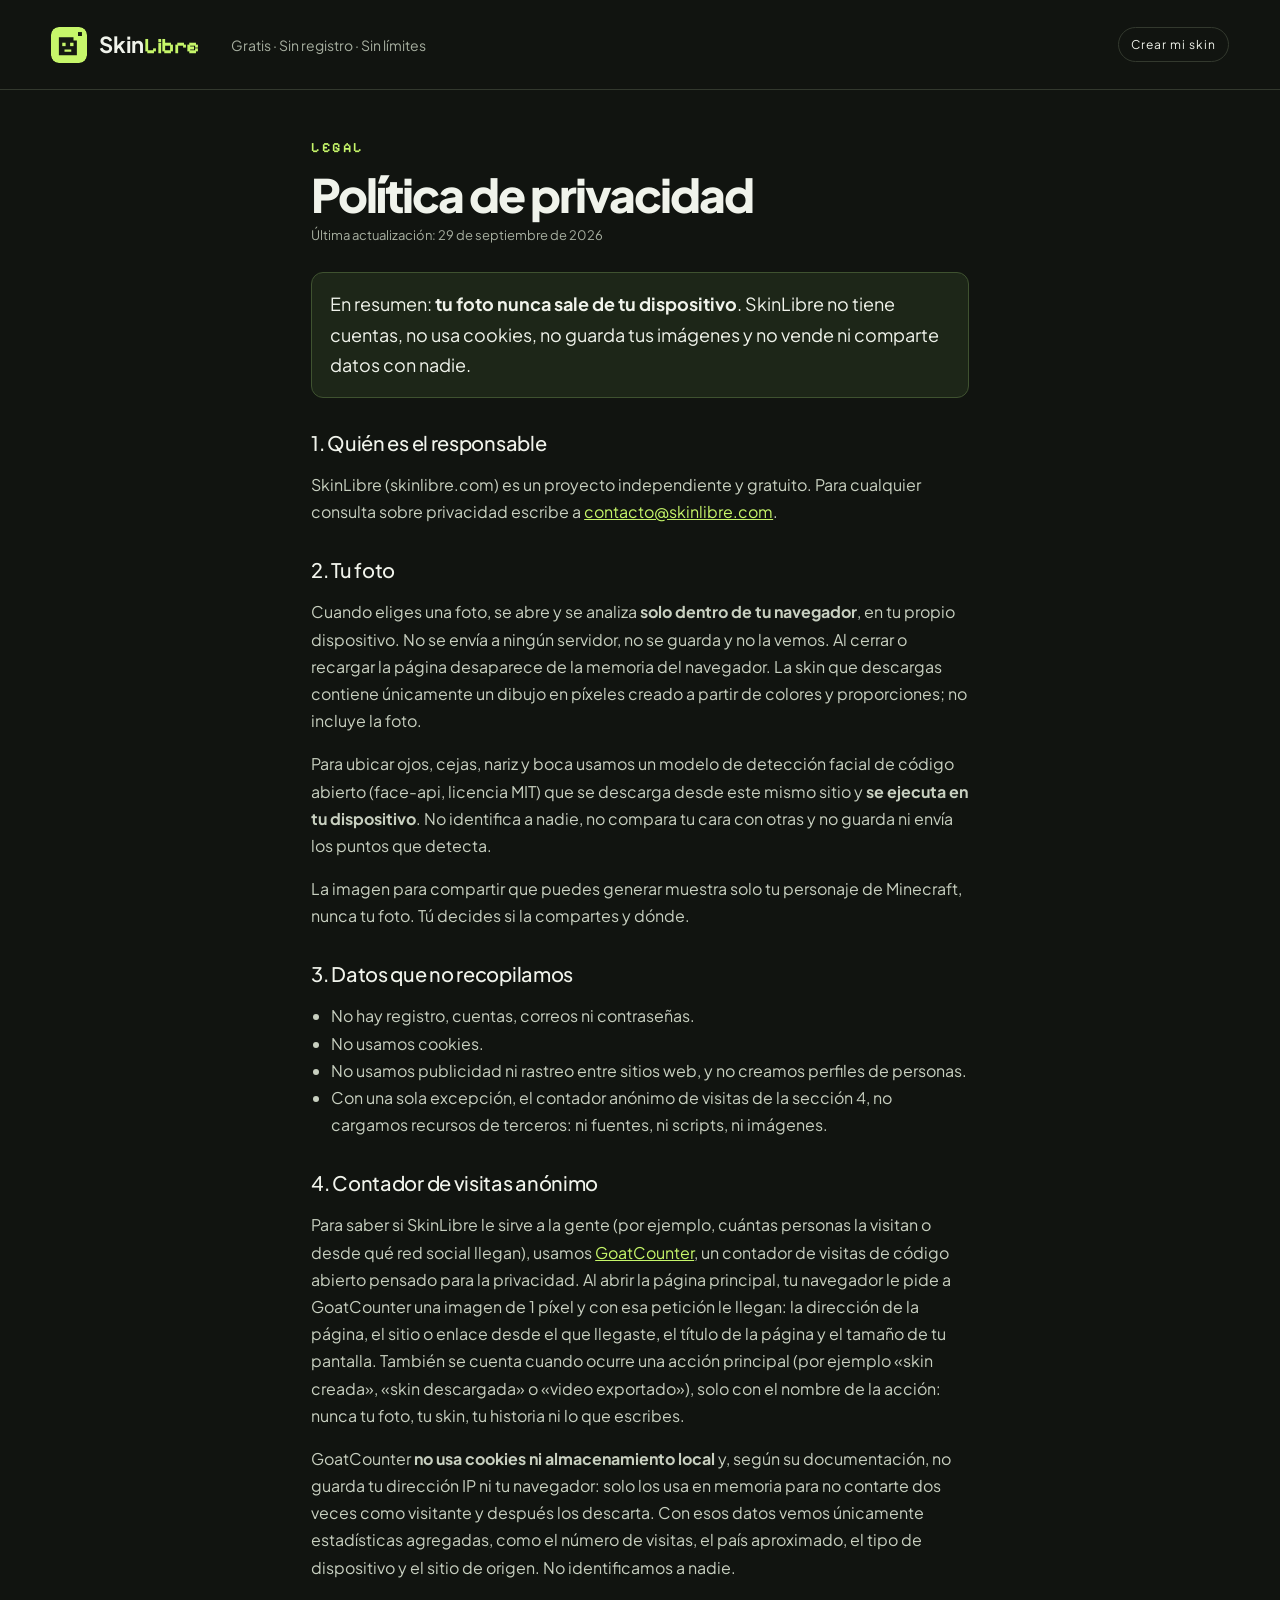
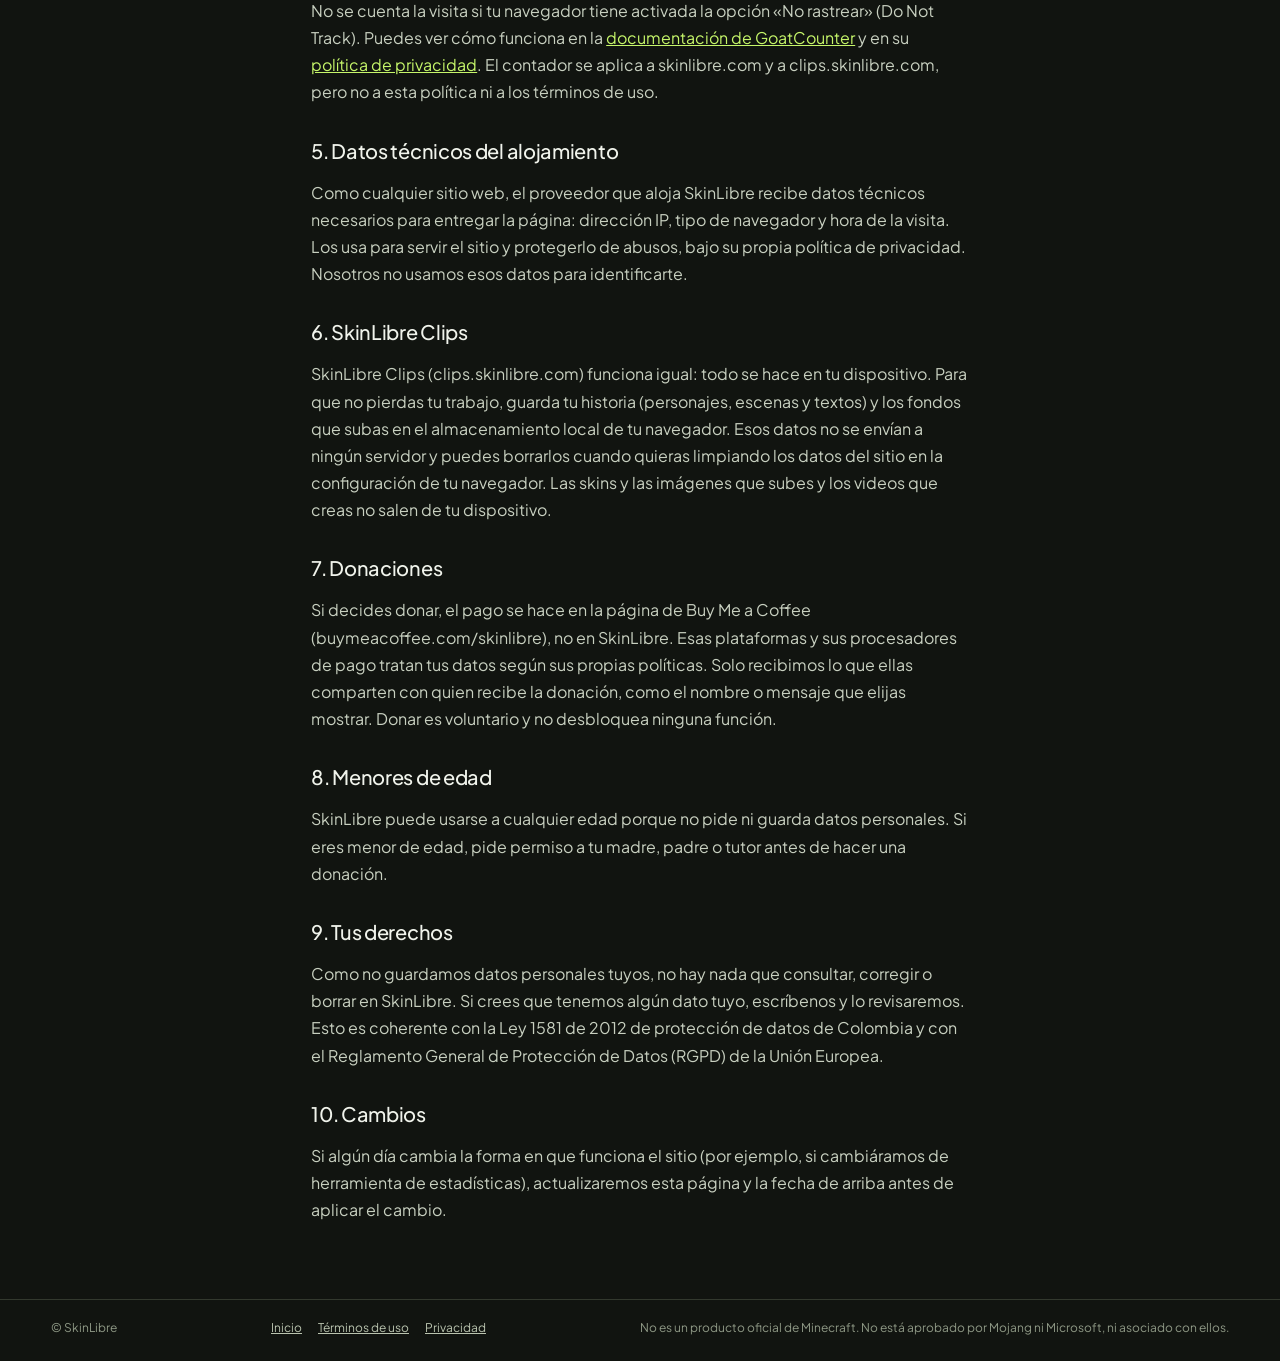
==== privacidad.html @ 4c324673 "Publicación" ====
<!doctype html>
<html lang="es"><head><meta charset="utf-8"><meta http-equiv="Content-Security-Policy" content="default-src 'self'; script-src 'self'; style-src 'self'; img-src 'self' data: blob:; connect-src 'self'; font-src 'self'; object-src 'none'; base-uri 'self'; form-action 'none'"><meta name="referrer" content="strict-origin-when-cross-origin"><meta name="viewport" content="width=device-width,initial-scale=1">
<title>Política de privacidad · SkinLibre</title><meta name="description" content="Cómo trata SkinLibre tus datos: tu foto nunca sale de tu dispositivo, no hay cuentas ni cookies.">
<link rel="canonical" href="https://skinlibre.com/privacidad.html"><meta name="theme-color" content="#111410">

<link rel="stylesheet" href="style.css"><link rel="icon" href="/favicon.svg" type="image/svg+xml"><link rel="apple-touch-icon" href="/apple-touch-icon.png"></head>
<body><header><a class="brand" href="./"><img src="/logo.svg" width="36" height="36" alt=""><span class="wordmark">Skin<b>Libre</b></span></a><span class="header-note">Gratis · Sin registro · Sin límites</span><a class="edition-badge" href="./">Crear mi skin</a></header>
<main class="legal"><span class="eyebrow">LEGAL</span><h1>Política de privacidad</h1><p class="updated">Última actualización: 29 de septiembre de 2026</p>

<p class="lead">En resumen: <strong>tu foto nunca sale de tu dispositivo</strong>. SkinLibre no tiene cuentas, no usa cookies, no guarda tus imágenes y no vende ni comparte datos con nadie.</p>

<h2>1. Quién es el responsable</h2>
<p>SkinLibre (skinlibre.com) es un proyecto independiente y gratuito. Para cualquier consulta sobre privacidad escribe a <a href="mailto:contacto@skinlibre.com">contacto@skinlibre.com</a>.</p>

<h2>2. Tu foto</h2>
<p>Cuando eliges una foto, se abre y se analiza <strong>solo dentro de tu navegador</strong>, en tu propio dispositivo. No se envía a ningún servidor, no se guarda y no la vemos. Al cerrar o recargar la página desaparece de la memoria del navegador. La skin que descargas contiene únicamente un dibujo en píxeles creado a partir de colores y proporciones; no incluye la foto.</p>
<p>Para ubicar ojos, cejas, nariz y boca usamos un modelo de detección facial de código abierto (face-api, licencia MIT) que se descarga desde este mismo sitio y <strong>se ejecuta en tu dispositivo</strong>. No identifica a nadie, no compara tu cara con otras y no guarda ni envía los puntos que detecta.</p>
<p>La imagen para compartir que puedes generar muestra solo tu personaje de Minecraft, nunca tu foto. Tú decides si la compartes y dónde.</p>

<h2>3. Datos que no recopilamos</h2>
<ul><li>No hay registro, cuentas, correos ni contraseñas.</li><li>No usamos cookies.</li><li>No usamos publicidad ni rastreo entre sitios web, y no creamos perfiles de personas.</li><li>Con una sola excepción, el contador anónimo de visitas de la sección 4, no cargamos recursos de terceros: ni fuentes, ni scripts, ni imágenes.</li></ul>

<h2>4. Contador de visitas anónimo</h2>
<p>Para saber si SkinLibre le sirve a la gente (por ejemplo, cuántas personas la visitan o desde qué red social llegan), usamos <a href="https://www.goatcounter.com" rel="noopener">GoatCounter</a>, un contador de visitas de código abierto pensado para la privacidad. Al abrir la página principal, tu navegador le pide a GoatCounter una imagen de 1 píxel y con esa petición le llegan: la dirección de la página, el sitio o enlace desde el que llegaste, el título de la página y el tamaño de tu pantalla. También se cuenta cuando ocurre una acción principal (por ejemplo «skin creada», «skin descargada» o «video exportado»), solo con el nombre de la acción: nunca tu foto, tu skin, tu historia ni lo que escribes.</p>
<p>GoatCounter <strong>no usa cookies ni almacenamiento local</strong> y, según su documentación, no guarda tu dirección IP ni tu navegador: solo los usa en memoria para no contarte dos veces como visitante y después los descarta. Con esos datos vemos únicamente estadísticas agregadas, como el número de visitas, el país aproximado, el tipo de dispositivo y el sitio de origen. No identificamos a nadie.</p>
<p>No se cuenta la visita si tu navegador tiene activada la opción «No rastrear» (Do Not Track). Puedes ver cómo funciona en la <a href="https://www.goatcounter.com/help/sessions" rel="noopener">documentación de GoatCounter</a> y en su <a href="https://www.goatcounter.com/privacy" rel="noopener">política de privacidad</a>. El contador se aplica a skinlibre.com y a clips.skinlibre.com, pero no a esta política ni a los términos de uso.</p>

<h2>5. Datos técnicos del alojamiento</h2>
<p>Como cualquier sitio web, el proveedor que aloja SkinLibre recibe datos técnicos necesarios para entregar la página: dirección IP, tipo de navegador y hora de la visita. Los usa para servir el sitio y protegerlo de abusos, bajo su propia política de privacidad. Nosotros no usamos esos datos para identificarte.</p>

<h2>6. SkinLibre Clips</h2>
<p>SkinLibre Clips (clips.skinlibre.com) funciona igual: todo se hace en tu dispositivo. Para que no pierdas tu trabajo, guarda tu historia (personajes, escenas y textos) y los fondos que subas en el almacenamiento local de tu navegador. Esos datos no se envían a ningún servidor y puedes borrarlos cuando quieras limpiando los datos del sitio en la configuración de tu navegador. Las skins y las imágenes que subes y los videos que creas no salen de tu dispositivo.</p>

<h2>7. Donaciones</h2>
<p>Si decides donar, el pago se hace en la página de Buy Me a Coffee (buymeacoffee.com/skinlibre), no en SkinLibre. Esas plataformas y sus procesadores de pago tratan tus datos según sus propias políticas. Solo recibimos lo que ellas comparten con quien recibe la donación, como el nombre o mensaje que elijas mostrar. Donar es voluntario y no desbloquea ninguna función.</p>

<h2>8. Menores de edad</h2>
<p>SkinLibre puede usarse a cualquier edad porque no pide ni guarda datos personales. Si eres menor de edad, pide permiso a tu madre, padre o tutor antes de hacer una donación.</p>

<h2>9. Tus derechos</h2>
<p>Como no guardamos datos personales tuyos, no hay nada que consultar, corregir o borrar en SkinLibre. Si crees que tenemos algún dato tuyo, escríbenos y lo revisaremos. Esto es coherente con la Ley 1581 de 2012 de protección de datos de Colombia y con el Reglamento General de Protección de Datos (RGPD) de la Unión Europea.</p>

<h2>10. Cambios</h2>
<p>Si algún día cambia la forma en que funciona el sitio (por ejemplo, si cambiáramos de herramienta de estadísticas), actualizaremos esta página y la fecha de arriba antes de aplicar el cambio.</p>
</main>
<footer class="site-footer"><span>© SkinLibre</span><nav><a href="./">Inicio</a><a href="terminos.html">Términos de uso</a><a href="privacidad.html">Privacidad</a></nav><span>No es un producto oficial de Minecraft. No está aprobado por Mojang ni Microsoft, ni asociado con ellos.</span></footer>
</body></html>
---- style.css ----
:root{color-scheme:dark;--display:"Segoe UI Variable Display","Segoe UI",system-ui,-apple-system,Roboto,sans-serif;--text:system-ui,-apple-system,"Segoe UI",Roboto,sans-serif;--bg:#111410;--panel:#1b1f19;--line:#33392e;--muted:#a7afa0;--ink:#f0f3eb;--lime:#c6f66a}*{box-sizing:border-box}body{margin:0;background:var(--bg);color:var(--ink);font:16px var(--text)}button,input,select{font:inherit}button,a,input,select{touch-action:manipulation}button{cursor:pointer}button:focus-visible,a:focus-visible,input:focus-visible,select:focus-visible{outline:2px solid var(--lime);outline-offset:4px}header{height:90px;padding:0 4%;display:flex;align-items:center;gap:32px;border-bottom:1px solid var(--line)}.brand{color:var(--ink);text-decoration:none;display:flex;align-items:center;gap:12px;font:600 19px var(--display);letter-spacing:1px}.brand-icon{color:var(--bg);background:var(--lime);font-size:30px;line-height:36px;width:38px;text-align:center;border-radius:8px}.header-note{color:var(--muted);font-size:14px}.edition-badge{margin-left:auto;font-size:12px;letter-spacing:1px;border:1px solid var(--line);padding:9px 12px;border-radius:30px}main{max-width:1600px;margin:auto;padding:42px 4% 20px}.page-title{display:flex;justify-content:space-between;align-items:end;margin-bottom:32px}.eyebrow{color:var(--lime);font-size:12px;letter-spacing:2px}h1{font:500 clamp(28px,3vw,44px) var(--display);letter-spacing:-1.6px;margin:10px 0 0}.page-title p{color:var(--muted);margin:0;line-height:1.6;font-size:14px}.workspace{display:grid;grid-template-columns:280px minmax(280px,1fr) 260px;gap:16px;align-items:stretch}.panel{background:var(--panel);border:1px solid var(--line);padding:22px;border-radius:16px}.section-title{display:flex;align-items:center;gap:10px;margin-bottom:22px}.step{font:500 12px var(--display);color:var(--lime);border:1px solid #4a543e;border-radius:6px;padding:5px}h2{font:500 18px var(--display);margin:0}.upload{min-height:190px;border:1px dashed #566149;border-radius:10px;display:flex;flex-direction:column;align-items:center;justify-content:center;text-align:center;gap:9px;padding:15px;cursor:pointer;background:#20261c}.upload:hover,.upload.drag{border-color:var(--lime);background:#29351e}.upload input{position:absolute;width:1px;height:1px;opacity:0}.upload-icon{font-size:32px;color:var(--lime)}.upload strong{font-size:14px;font-weight:500}.upload span:not(.upload-icon){font-size:13px;color:var(--muted)}.upload small{font-size:12px;color:var(--muted);margin-top:7px}.hint{color:var(--muted);font-size:13px;line-height:1.5;margin:15px 0}.lower{margin-top:26px}.segmented{display:flex;gap:8px}.segmented button{flex:1;padding:12px;background:transparent;color:var(--muted);border:1px solid var(--line);border-radius:9px;text-align:left}.segmented small{display:block;font-size:12px;margin-top:6px}.segmented .selected{border-color:var(--lime);color:var(--lime);background:#29331f}.primary{display:flex;justify-content:space-between;width:100%;background:var(--lime);color:#1c2412;border:0;border-radius:9px;padding:15px;margin-top:24px;font-weight:700}.primary:disabled{opacity:.35;cursor:not-allowed}.status{min-height:32px;font-size:13px;color:var(--muted);line-height:1.5}.stage{position:relative;min-width:0;overflow:hidden;background:radial-gradient(ellipse at 50% 65%,#35462a 0,#202c1b 44%,#1a2116 90%);border:1px solid #39442e;border-radius:16px;display:flex;flex-direction:column}.stage-top{display:flex;justify-content:space-between;padding:24px 22px;color:#b2c49d;font-size:11px;letter-spacing:1.5px}.stage #viewer{width:100%;height:460px;display:block;touch-action:none;flex:1;min-height:360px;cursor:grab}.stage-bottom{display:flex;gap:20px;align-items:center;justify-content:space-between;padding:0 22px;flex-wrap:wrap}.view-buttons{display:flex;gap:6px}.view-buttons button{border:1px solid #45563a;border-radius:7px;background:#1b2616;color:#dbe5d2;padding:8px;font-size:13px}.pose-buttons{display:flex;flex-wrap:wrap;gap:6px;padding:12px 22px 0}.pose-buttons button{border:1px solid #45563a;border-radius:999px;background:#1b2616;color:#dbe5d2;padding:7px 12px;font-size:13px;cursor:pointer}.pose-buttons button.selected,#spin[aria-pressed=true]{background:var(--lime);border-color:var(--lime);color:#141a10;font-weight:700}
.zoom{display:flex;gap:8px;align-items:center;color:var(--muted);font-size:13px}.zoom input{width:80px}.stage-tip{text-align:center;color:#91a37f;font-size:12px;margin:18px}.settings label{display:block;font-size:14px;color:#c3cbbb;margin:17px 0}select{width:100%;background:#252b21;border:1px solid #3d4636;border-radius:7px;padding:10px;color:var(--ink);font-size:14px;margin-top:8px}input[type=range]{accent-color:var(--lime);max-width:100%}.color-row{display:grid;grid-template-columns:1fr 1fr;gap:12px}.color-row input{display:block;width:100%;height:34px;margin-top:8px;padding:2px;background:#252b21;border:1px solid #3d4636;border-radius:6px}.settings .check{display:flex;align-items:center;gap:8px;margin-top:22px}.check input{accent-color:var(--lime)}.download-area{border-top:1px solid var(--line);padding-top:20px;margin-top:24px}.download{width:100%;padding:12px;background:transparent;border:1px solid var(--lime);border-radius:8px;color:var(--lime);font-weight:500}.download-area p{color:var(--muted);font-size:12px;line-height:1.5}footer{display:flex;justify-content:space-between;gap:16px;margin-top:24px;color:#8e9885;font-size:12px}#photo-preview{width:100%;height:auto;border-radius:8px;margin-top:14px}#photo-wrap label{display:block;font-size:13px;color:var(--muted);margin:10px 0}#photo-wrap input{width:100%;display:block}#resolution-wrap{display:block;font-size:14px;margin-top:12px}[hidden]{display:none!important}@media(min-width:1500px){.workspace{grid-template-columns:310px 1fr 290px}}@media(max-width:1050px){.workspace{grid-template-columns:250px 1fr}.settings{grid-column:1/-1;display:grid;grid-template-columns:repeat(3,1fr);gap:14px}.settings .section-title{grid-column:1/-1;margin:0}.download-area{margin:0}.header-note{display:none}}@media(max-width:650px){header{height:72px;padding:0 20px}.brand{font-size:15px}.edition-badge{font-size:10px;padding:7px}.page-title{display:block}.page-title p{margin-top:12px}main{padding:26px 16px}.workspace{display:flex;flex-direction:column}.stage{order:2}.settings{order:3;display:block}.source{order:1}.stage #viewer{height:410px}.stage-top{font-size:10px}.panel{padding:20px}footer{flex-direction:column}.stage-bottom{gap:12px}.upload{min-height:150px}}
@media(min-width:1051px){.stage{position:sticky;top:20px;height:680px;align-self:start}.settings{align-self:start}}

.accessories{border:0;padding:0;margin:17px 0;min-width:0}.accessories legend{font-size:14px;color:#c3cbbb;padding:0}.chips{display:flex;flex-wrap:wrap;gap:7px;margin-top:10px}.settings .chip{display:inline-flex;align-items:center;gap:6px;margin:0;border:1px solid var(--line);border-radius:20px;padding:6px 11px;font-size:13px;cursor:pointer;user-select:none}.chip input{accent-color:var(--lime);margin:0}.chip:has(input:checked){border-color:var(--lime);color:var(--lime);background:#29331f}.color-row select{margin-top:8px}.color-row label{min-width:0}
@media(max-width:1050px) and (min-width:651px){.accessories{grid-column:1/-1}}
.body-type{margin-bottom:6px}.body-type button{padding:10px 12px}
@media(max-width:1050px) and (min-width:651px){.body-type{grid-column:1/-1}}

/* Landing, sharing, support and FAQ */
a.edition-badge{color:var(--ink);text-decoration:none}a.edition-badge:hover{border-color:var(--lime);color:var(--lime)}
.badges{list-style:none;display:flex;flex-wrap:wrap;gap:8px;padding:0;margin:18px 0 0}.badges li{font-size:13px;color:var(--lime);border:1px solid #4a543e;background:#1d2618;border-radius:20px;padding:6px 12px}
.download.secondary{margin-top:10px;border-color:var(--line);color:var(--ink)}.download.secondary:hover{border-color:var(--lime)}
.thanks{color:var(--ink)!important;font-size:13px!important;background:#223018;border:1px solid #3f5230;border-radius:8px;padding:10px 12px}.thanks a{color:var(--lime)}
.how,.support,.faq{margin-top:48px}.how h2,.faq h2{font:500 26px var(--display);margin:0 0 18px}
.how ol{list-style:none;counter-reset:s;padding:0;margin:0;display:grid;grid-template-columns:repeat(3,1fr);gap:16px}.how li{counter-increment:s;background:var(--panel);border:1px solid var(--line);border-radius:14px;padding:20px}.how li::before{content:counter(s,decimal-leading-zero);display:block;font:500 12px var(--display);color:var(--lime);margin-bottom:10px}.how strong{display:block;font:500 18px var(--display);margin-bottom:8px}.how span{color:var(--muted);font-size:14px;line-height:1.55}
.support{display:flex;justify-content:space-between;align-items:center;gap:28px;background:linear-gradient(120deg,#223018,#1b1f19);border:1px solid #3f5230;border-radius:18px;padding:30px}.support h2{font:500 clamp(22px,2.4vw,30px) var(--display);margin:10px 0}.support p{color:#c3cbbb;line-height:1.6;max-width:640px;margin:0}.support .fine{font-size:13px;color:var(--muted);margin-top:10px}
.donate-buttons{display:flex;flex-direction:column;gap:10px;min-width:230px}.donate{display:block;text-align:center;text-decoration:none;font-weight:700;border-radius:10px;padding:14px 18px}.donate.kofi{background:var(--lime);color:#1c2412}.donate.bmc{border:1px solid var(--lime);color:var(--lime)}.donate.unset{opacity:.45;border:1px dashed var(--muted);background:transparent;color:var(--muted);cursor:not-allowed}
.faq details{border-top:1px solid var(--line);padding:16px 2px}.faq details:last-of-type{border-bottom:1px solid var(--line)}.faq summary{cursor:pointer;font-weight:500;font-size:16px}.faq details p{color:#c3cbbb;line-height:1.6;margin:12px 0 0;max-width:780px}
@media(max-width:800px){.how ol{grid-template-columns:1fr}.support{flex-direction:column;align-items:stretch}.donate-buttons{min-width:0}}
/* Footer links, legal pages, 404 */
.site-footer{flex-wrap:wrap;align-items:center;border-top:1px solid var(--line);padding:20px 4% 26px;max-width:1600px;margin:40px auto 0}.site-footer nav{display:flex;gap:16px;flex-wrap:wrap}.site-footer a{color:#b9c3ae}.site-footer a:hover{color:var(--lime)}main .site-footer{padding:20px 0 0}
.legal{max-width:760px;line-height:1.7}.legal h1{margin-bottom:6px}.legal .updated{color:var(--muted);font-size:13px;margin:0 0 26px}.legal .lead{font-size:18px;color:var(--ink);background:#1d2618;border:1px solid #3f5230;border-radius:12px;padding:16px 18px}.legal h2{font:500 20px var(--display);margin:32px 0 8px}.legal p,.legal li{color:#c8d0c0}.legal a{color:var(--lime)}.legal ul{padding-left:20px}
.primary.as-link{display:inline-flex;width:auto;gap:12px;text-decoration:none}
.brand img{display:block;border-radius:8px}.wordmark{font:700 22px var(--display);letter-spacing:-.3px;text-transform:none}.wordmark b{color:var(--lime);font-weight:700}
.donate.kofi[hidden]+.donate.bmc{background:var(--lime);color:#1c2412;border-color:var(--lime)}
.support p+p{margin-top:10px}

/* Live view backgrounds, painted behind the 3D canvas (CSS only: the downloaded skin never includes them) */
.stage.bg-estudio #viewer{background:transparent}.bg-buttons [data-bg=estudio]{background:#2a3a22}
.stage.bg-pradera #viewer{background:linear-gradient(#5d3b24,#5d3b24) bottom/100% 26px no-repeat,repeating-linear-gradient(90deg,#8fd14f 0 24px,#6fae38 24px 48px) bottom 26px left/100% 14px no-repeat,linear-gradient(#7cc043,#7cc043) bottom/100% 52px no-repeat,linear-gradient(#5fb4ff,#bfe6ff)}.bg-buttons [data-bg=pradera]{background:#7cc043}
.stage.bg-noche #viewer{background:radial-gradient(2px 2px at 12% 18%,#fff 50%,transparent 60%),radial-gradient(2px 2px at 78% 12%,#fff 50%,transparent 60%),radial-gradient(1.5px 1.5px at 40% 30%,#fff 50%,transparent 60%),radial-gradient(1.5px 1.5px at 88% 40%,#fff 50%,transparent 60%),radial-gradient(2px 2px at 25% 55%,#fff 50%,transparent 60%),radial-gradient(1.5px 1.5px at 65% 22%,#fff 50%,transparent 60%),radial-gradient(circle at 82% 16%,#f4f1d0 0 26px,transparent 27px),radial-gradient(ellipse at 50% 45%,#2a3f7a,#101a36 55%,#070b18)}.bg-buttons [data-bg=noche]{background:#1b2a55}
.stage.bg-atardecer #viewer{background:radial-gradient(circle at 50% 40%,rgba(255,230,160,.55) 0 120px,transparent 122px),linear-gradient(#ffb35c,#ef5b7c 55%,#3c1f55)}.bg-buttons [data-bg=atardecer]{background:#ef5b7c}
.stage.bg-nether #viewer{background:repeating-linear-gradient(0deg,rgba(0,0,0,.18) 0 2px,transparent 2px 36px),repeating-linear-gradient(90deg,rgba(0,0,0,.14) 0 2px,transparent 2px 36px),radial-gradient(ellipse at 50% 80%,#c2451f,#6e1a12 45%,#260807)}.bg-buttons [data-bg=nether]{background:#8e2415}
.stage.bg-end #viewer{background:radial-gradient(1.5px 1.5px at 20% 25%,#e9d8ff 50%,transparent 60%),radial-gradient(2px 2px at 70% 15%,#e9d8ff 50%,transparent 60%),radial-gradient(1.5px 1.5px at 85% 60%,#e9d8ff 50%,transparent 60%),radial-gradient(1.5px 1.5px at 10% 70%,#e9d8ff 50%,transparent 60%),linear-gradient(#dcd9a0,#dcd9a0) bottom/100% 64px no-repeat,radial-gradient(ellipse at 50% 40%,#3b2a5c,#150d24 70%)}.bg-buttons [data-bg=end]{background:#3b2a5c}
.stage.bg-cueva #viewer{background:repeating-linear-gradient(0deg,rgba(0,0,0,.25) 0 2px,transparent 2px 40px),repeating-linear-gradient(90deg,rgba(0,0,0,.2) 0 2px,transparent 2px 40px),radial-gradient(ellipse at 50% 55%,#707078,#3b3b40 55%,#1d1d21)}.bg-buttons [data-bg=cueva]{background:#55555c}
.stage #viewer{border-radius:12px}.bg-buttons{display:flex;flex-wrap:wrap;align-items:center;gap:8px;padding:12px 22px 0;color:var(--muted);font-size:13px}.bg-buttons button{width:34px;height:34px;border-radius:50%;border:2px solid #45563a;padding:0;cursor:pointer}.bg-buttons button.selected{border-color:var(--lime);box-shadow:0 0 0 3px rgba(198,246,106,.35)}

/* ================= Typography + UI polish ================= */
@font-face{font-family:"Plus Jakarta Sans";src:url(fonts/plus-jakarta-sans.woff2) format("woff2");font-weight:200 800;font-display:swap}
@font-face{font-family:"Pixelify Sans";src:url(fonts/pixelify-sans.woff2) format("woff2");font-weight:400 700;font-display:swap}
:root{--display:"Plus Jakarta Sans","Segoe UI",system-ui,sans-serif;--text:"Plus Jakarta Sans",system-ui,-apple-system,"Segoe UI",Roboto,sans-serif;--pixel:"Pixelify Sans","Plus Jakarta Sans",monospace;--ease:cubic-bezier(.2,.8,.2,1)}
body{font-family:var(--text);-webkit-font-smoothing:antialiased;text-rendering:optimizeLegibility}
h1{font:800 clamp(32px,3.6vw,54px)/1.05 var(--display);letter-spacing:-2px}
h2{font-weight:700;letter-spacing:-.3px}
/* Pixel pieces: Minecraft-style block letters with the hard drop shadow of the game's UI. */
.px,.eyebrow,.step,.stage-top span:first-child,.primary,.download:not(.secondary),.wordmark b{font-family:var(--pixel)}
.px{color:var(--lime);font-weight:700;letter-spacing:0;text-shadow:3px 3px 0 #3d5a17;display:inline-block}
h1 .px{text-shadow:4px 4px 0 #3d5a17}
.eyebrow{font-size:14px;letter-spacing:2.5px;font-weight:600}.step{font-size:14px;font-weight:700;padding:4px 7px;background:#212b1b}
.stage-top span:first-child{font-size:14px;letter-spacing:2px;color:var(--lime)}
.primary{font-size:19px;letter-spacing:.5px;box-shadow:0 4px 0 #6f9a2f,0 10px 30px rgba(198,246,106,.18);transition:transform .15s var(--ease),box-shadow .15s var(--ease),filter .2s}
.primary:not(:disabled):hover{transform:translateY(-2px);box-shadow:0 6px 0 #6f9a2f,0 16px 40px rgba(198,246,106,.28);filter:brightness(1.05)}
.primary:not(:disabled):active{transform:translateY(3px);box-shadow:0 1px 0 #6f9a2f}
.download{font-size:16px;transition:background .2s,color .2s,transform .15s var(--ease)}.download:not(.secondary):hover{background:var(--lime);color:#141a10}
.brand img{transition:transform .4s var(--ease)}.brand:hover img{transform:rotate(-8deg) scale(1.08)}
.panel,.how li,.stage{transition:border-color .3s,box-shadow .3s}.panel:hover,.how li:hover{border-color:#4a5a3c;box-shadow:0 10px 40px rgba(0,0,0,.25)}
.segmented button,.view-buttons button,.pose-buttons button,.chip,.badges li,.donate,a.edition-badge{transition:background .2s,border-color .2s,color .2s,box-shadow .2s,transform .15s var(--ease)}
.segmented button:hover,.view-buttons button:hover,.pose-buttons button:hover{border-color:var(--lime);color:var(--ink)}
.segmented .selected{box-shadow:inset 0 0 0 1px var(--lime),0 0 24px rgba(198,246,106,.12)}
.upload{transition:border-color .25s,background .25s,transform .25s var(--ease)}.upload:hover{transform:translateY(-2px)}.upload-icon{font-family:var(--pixel);font-size:40px;transition:transform .35s var(--ease)}.upload:hover .upload-icon{transform:rotate(90deg) scale(1.1)}
.donate:hover{transform:translateY(-2px)}
::selection{background:var(--lime);color:#141a10}
/* Custom select */
.ss{position:relative;margin-top:8px}.ss-native{position:absolute!important;opacity:0;pointer-events:none;width:1px!important;height:1px!important;margin:0!important;padding:0!important;border:0!important}
.ss-btn{width:100%;display:flex;align-items:center;justify-content:space-between;gap:10px;background:#252b21;border:1px solid #3d4636;border-radius:10px;padding:11px 12px;color:var(--ink);font-size:14px;text-align:left;transition:border-color .2s,background .2s,box-shadow .2s}
.ss-btn:hover{border-color:#5b6d49;background:#2a3225}.ss.open .ss-btn{border-color:var(--lime);box-shadow:0 0 0 3px rgba(198,246,106,.15)}
.ss-arrow{width:9px;height:9px;border-right:2px solid var(--lime);border-bottom:2px solid var(--lime);transform:translateY(-2px) rotate(45deg);transition:transform .25s var(--ease);flex:none}.ss.open .ss-arrow{transform:translateY(2px) rotate(-135deg)}
.ss-list{position:absolute;z-index:30;left:0;right:0;top:calc(100% + 6px);margin:0;padding:6px;list-style:none;background:#1f261b;border:1px solid #4a5a3c;border-radius:12px;box-shadow:0 18px 50px rgba(0,0,0,.55);max-height:264px;overflow:auto;scrollbar-width:thin;scrollbar-color:#4a5a3c transparent}
.ss.up .ss-list{top:auto;bottom:calc(100% + 6px)}
.ss-list li{padding:9px 10px;border-radius:8px;font-size:14px;color:#d6dfcc;cursor:pointer;display:flex;justify-content:space-between;align-items:center}
.ss-list li.active{background:#2f3b27;color:var(--ink)}.ss-list li[aria-selected=true]{color:var(--lime);font-weight:700}.ss-list li[aria-selected=true]::after{content:"\25A0";font-size:11px}
/* Colour inputs as swatches */
input[type=color]{-webkit-appearance:none;appearance:none;cursor:pointer;border-radius:10px!important;height:40px!important;padding:4px!important;transition:border-color .2s,box-shadow .2s}
input[type=color]:hover{border-color:var(--lime)!important;box-shadow:0 0 0 3px rgba(198,246,106,.12)}
input[type=color]::-webkit-color-swatch-wrapper{padding:0}input[type=color]::-webkit-color-swatch{border:0;border-radius:7px}input[type=color]::-moz-color-swatch{border:0;border-radius:7px}
/* Sliders with a lime fill */
input[type=range]{-webkit-appearance:none;appearance:none;height:22px;background:transparent;cursor:pointer}
input[type=range]::-webkit-slider-runnable-track{height:6px;border-radius:6px;background:linear-gradient(90deg,var(--lime) var(--p,50%),#34402b var(--p,50%))}
input[type=range]::-moz-range-track{height:6px;border-radius:6px;background:#34402b}input[type=range]::-moz-range-progress{height:6px;border-radius:6px;background:var(--lime)}
input[type=range]::-webkit-slider-thumb{-webkit-appearance:none;width:18px;height:18px;margin-top:-6px;border-radius:5px;background:var(--lime);border:3px solid #141a10;box-shadow:0 0 0 2px var(--lime);transition:transform .15s}
input[type=range]::-moz-range-thumb{width:14px;height:14px;border-radius:5px;background:var(--lime);border:3px solid #141a10;box-shadow:0 0 0 2px var(--lime)}
input[type=range]:active::-webkit-slider-thumb{transform:scale(1.2)}
/* Accessory chips: hidden checkbox, pixel tick */
.chip input{position:absolute;opacity:0;width:1px;height:1px}.chip::before{content:"";width:12px;height:12px;border:2px solid #5b6d49;border-radius:3px;flex:none;transition:background .2s,border-color .2s}
.chip:has(input:checked)::before{background:var(--lime);border-color:var(--lime);box-shadow:inset 0 0 0 2px #1d2618}.chip:hover{border-color:#5b6d49}.chip:has(input:focus-visible){outline:2px solid var(--lime);outline-offset:3px}
/* Pixel loader / reveal over the live view */
.pix-layer{position:absolute;left:0;right:0;top:var(--t,60px);height:var(--h,460px);display:none;align-items:center;justify-content:center;flex-direction:column;gap:16px;pointer-events:none;z-index:5}
.pix-layer.on{display:flex}.pix-layer.scan{background:rgba(17,20,16,.55);backdrop-filter:blur(2px)}
.pix-grid{display:grid;grid-template-columns:repeat(12,1fr);gap:3px;width:min(70%,320px);aspect-ratio:12/14}
.pix-layer:not(.scan) .pix-grid{width:100%;height:100%;gap:0;aspect-ratio:auto}
.pix-grid i{display:block;border-radius:2px}.c0{background:#c6f66a}.c1{background:#9fd14a}.c2{background:#6fae38}.c3{background:#35462a}.c4{background:#27331f}
.pix-text{margin:0;font:700 20px var(--pixel);color:var(--lime);text-shadow:2px 2px 0 #1d2618;letter-spacing:1px}
.bit{position:fixed;width:10px;height:10px;z-index:60;pointer-events:none;border-radius:1px}
.faq summary{transition:color .2s}.faq summary:hover{color:var(--lime)}
@media(prefers-reduced-motion:reduce){*{transition:none!important;animation:none!important}}

/* ================= Responsive: tablets and phones ================= */
@media(pointer:coarse){.ss-list li{padding:12px}.ss-btn{padding:13px 12px}}
@media(max-width:1050px) and (min-width:651px){
 .settings #trait-summary{grid-column:1/-1;margin:0}
 .download-area{grid-column:1/-1;display:grid;grid-template-columns:1fr 1fr;gap:12px;align-items:start}.download-area p{grid-column:1/-1;margin:0}.download.secondary{margin-top:0}
 .page-title{align-items:start;gap:24px}.stage #viewer{min-height:420px}
}
@media(max-width:650px){
 h1{letter-spacing:-1.2px}.primary{font-size:17px}
 #photo-preview{max-height:240px;object-fit:contain;background:#141812}
 .stage-top{padding:18px 16px}.stage-bottom{padding:0 16px;gap:10px}.zoom{width:100%}.zoom input{flex:1;width:auto}
 /* Poses and backgrounds: one row that scrolls sideways, like chips in a native app. */
 .pose-buttons,.bg-buttons{flex-wrap:nowrap;overflow-x:auto;scrollbar-width:none;padding:12px 16px 4px;scroll-snap-type:x proximity;-webkit-mask-image:linear-gradient(90deg,#000 88%,transparent);mask-image:linear-gradient(90deg,#000 88%,transparent)}
 .pose-buttons::-webkit-scrollbar,.bg-buttons::-webkit-scrollbar{display:none}
 .pose-buttons button,.bg-buttons button,.bg-buttons span{flex:none;scroll-snap-align:start}
 .stage-tip{margin:14px 16px}
 .ss-list{max-height:50vh}
 .how,.support,.faq{margin-top:36px}.support{padding:22px}
}
@media(max-width:380px){.view-buttons button{padding:8px 7px;font-size:12px}.badges li{font-size:12px}}

/* Icons (Lucide, ISC): inline sprite, drawn with the current text colour */
.sprite{position:absolute;width:0;height:0;overflow:hidden}
.ic{width:1.15em;height:1.15em;flex:none;fill:none;stroke:currentColor;stroke-width:2;stroke-linecap:round;stroke-linejoin:round;vertical-align:-.2em}
.upload-icon .ic{width:40px;height:40px;stroke-width:1.6}
.badges li,.pose-buttons button,#spin,.edition-badge,.download,.donate,.primary span{display:inline-flex;align-items:center;gap:6px}
.download,.donate{justify-content:center}.badges .ic{width:14px;height:14px;stroke-width:3}
.primary .ic{width:22px;height:22px;stroke-width:2.6}
.ss-list li[aria-selected=true]::after{content:"";width:7px;height:7px;background:var(--lime);border-radius:1px}
/* Live view spacing: breathing room between the scene and each row of controls */
.stage-bottom{margin-top:16px;row-gap:12px}.pose-buttons{padding-top:14px}.bg-buttons{padding-top:14px}
@media(max-width:650px){
 .stage #viewer{width:auto;margin:0 12px;border-radius:14px}
 .stage-bottom{margin-top:14px;padding:0 16px;flex-direction:column;align-items:stretch;gap:12px}
 .view-buttons{display:grid;grid-template-columns:repeat(4,1fr);gap:8px}.view-buttons button{display:inline-flex;align-items:center;justify-content:center;gap:6px;padding:10px 6px;min-height:40px;border-radius:10px}
 .zoom{gap:12px}
 .pose-buttons{gap:8px;padding:16px 16px 6px}.pose-buttons button{min-height:40px;padding:8px 14px}
 .bg-buttons{gap:10px;padding:12px 16px 8px}.bg-buttons span{margin-right:2px}
 .stage-tip{margin:14px 16px 18px}
}
@media(max-width:650px){.pose-buttons,.bg-buttons{scroll-padding-inline:16px}}

/* Effects switch */
.bg-buttons .fx-toggle{width:auto;height:34px;border-radius:999px;padding:0 12px;margin-left:auto;display:inline-flex;align-items:center;gap:6px;background:#1b2616;color:#dbe5d2;font-size:13px;border:1px solid #45563a;flex:none}
.bg-buttons .fx-toggle[aria-pressed=true]{background:linear-gradient(135deg,#c6f66a,#9fe0ff);color:#141a10;border-color:transparent;font-weight:700;box-shadow:0 0 18px rgba(198,246,106,.35)}
@media(max-width:650px){.bg-buttons .fx-toggle{margin-left:4px}}

/* Framing coach under the crop sliders */
.crop-advice{margin:12px 0 4px;padding:12px;border:1px solid #6b5a1f;background:linear-gradient(135deg,#2c2712,#211f12);border-radius:12px;display:flex;flex-direction:column;gap:10px}
.crop-advice p{margin:0;color:#f1e3ad;font-size:13px;line-height:1.5}.crop-advice strong{color:#ffd84a}
.crop-advice button{align-self:flex-start;background:#ffd84a;color:#1d1a0c;border:0;border-radius:9px;padding:9px 14px;font-weight:700;min-height:36px;font-family:var(--pixel);letter-spacing:.3px}
.crop-advice button:hover{filter:brightness(1.06)}

/* Clips link + other products */
.clips-cta{text-decoration:none;position:relative}.new{font:700 10px var(--pixel);background:var(--lime);color:#141a10;padding:2px 6px;border-radius:5px;margin-left:6px;letter-spacing:.5px;vertical-align:2px}
.products{margin-top:56px}.products h2{margin:8px 0 16px}.product{display:flex;align-items:center;gap:18px;padding:20px 22px;border:1px solid var(--line);border-radius:16px;background:linear-gradient(120deg,#1f2a17,#171b14);color:var(--ink);text-decoration:none;transition:border-color .2s,transform .2s var(--ease)}.product:hover{border-color:var(--lime);transform:translateY(-2px)}.product-icon{flex:none;width:52px;height:52px;border-radius:14px;background:var(--lime);color:#141a10;display:grid;place-items:center}.product-icon .ic{width:26px;height:26px}.product-text{display:flex;flex-direction:column;gap:4px}.product-text strong{font-size:18px}.product-text>span{color:var(--muted);font-size:14px;line-height:1.5}.product .go{margin-left:auto;flex:none;color:var(--lime)}
@media(max-width:650px){.products{margin-top:36px}.product{padding:16px;gap:14px;align-items:flex-start}.product .go{display:none}}
/* Phones: finger-sized targets */
@media(max-width:650px){
 .edition-badge{font-size:12px;letter-spacing:.5px;padding:10px 14px;min-height:40px}
 input[type=range]{height:40px}
 input[type=range]::-webkit-slider-thumb{width:26px;height:26px;margin-top:-10px}
 input[type=range]::-moz-range-thumb{width:22px;height:22px}
 .bg-buttons button{width:40px;height:40px}.bg-buttons .fx-toggle{height:40px}
 .faq details{padding:0 2px}.faq summary{padding:16px 0}.faq details p{margin:0 0 16px}
 .site-footer nav{gap:4px 8px}.site-footer nav a{display:inline-block;padding:12px 6px}
}
/* Section titles: the pixel word keeps the heading size (".how span" is for the step text) */
.how h2 .px{font-size:inherit;line-height:inherit;color:var(--lime)}
.products h2{font:500 26px var(--display)}
/* Photo is shown right away; a scan line runs over it while the face is being found */
.photo-box{position:relative;border-radius:8px;overflow:hidden;margin-top:14px}.photo-box #photo-preview{margin-top:0;display:block}
#photo-wrap.scanning .photo-box::before{content:"Buscando tu cara…";position:absolute;inset:0;z-index:1;display:grid;place-items:end center;padding-bottom:12px;background:linear-gradient(transparent 60%,rgba(17,20,16,.85)),rgba(17,20,16,.25);color:#e8f5d0;font:600 14px var(--text);text-shadow:0 1px 3px #000}
#photo-wrap.scanning .photo-box::after{content:"";position:absolute;left:0;right:0;height:38%;top:-38%;background:linear-gradient(180deg,transparent,rgba(198,246,106,.28) 80%,#c6f66a);box-shadow:0 2px 12px rgba(198,246,106,.6);animation:scan 1.4s ease-in-out infinite}
#photo-wrap.scanning label,#photo-wrap.scanning .crop-advice{opacity:.35;pointer-events:none;transition:opacity .3s}
@keyframes scan{to{top:100%}}
@media(prefers-reduced-motion:reduce){#photo-wrap.scanning .photo-box::after{animation:none;top:0;height:4px}}
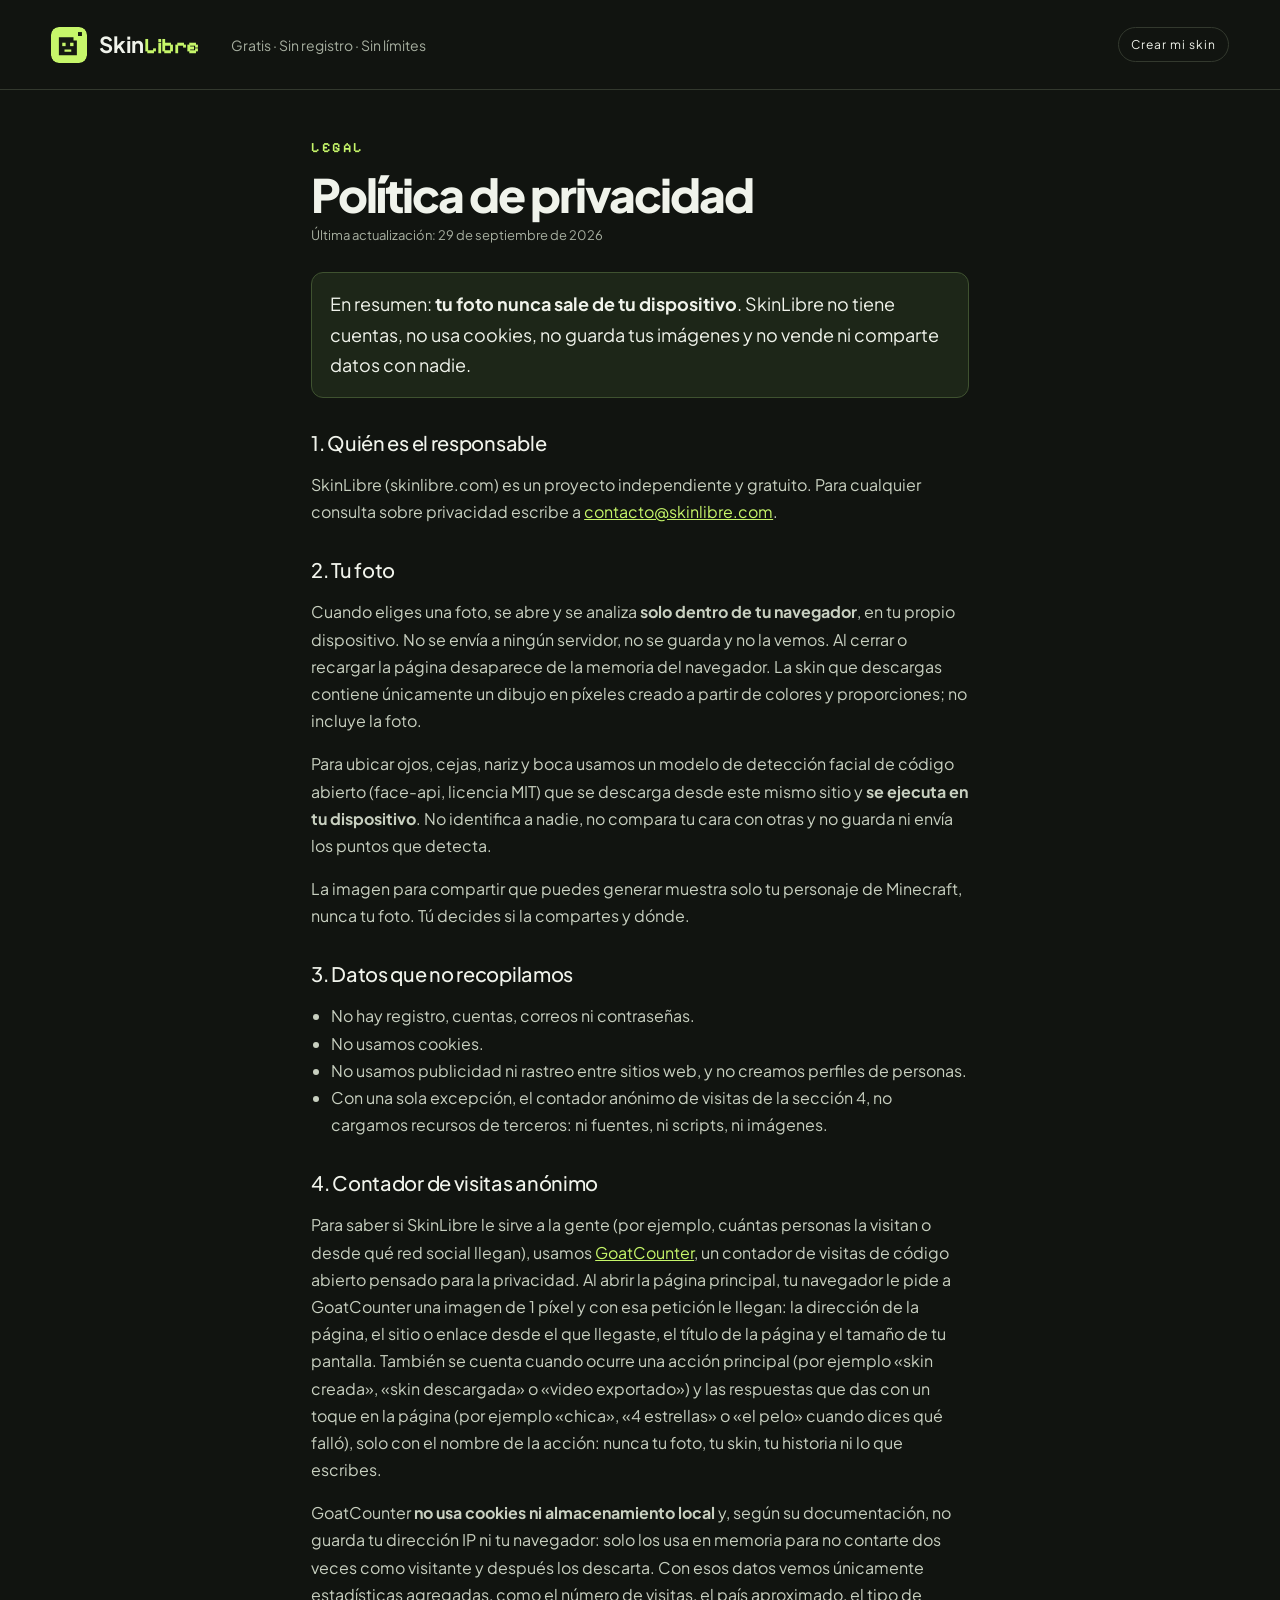
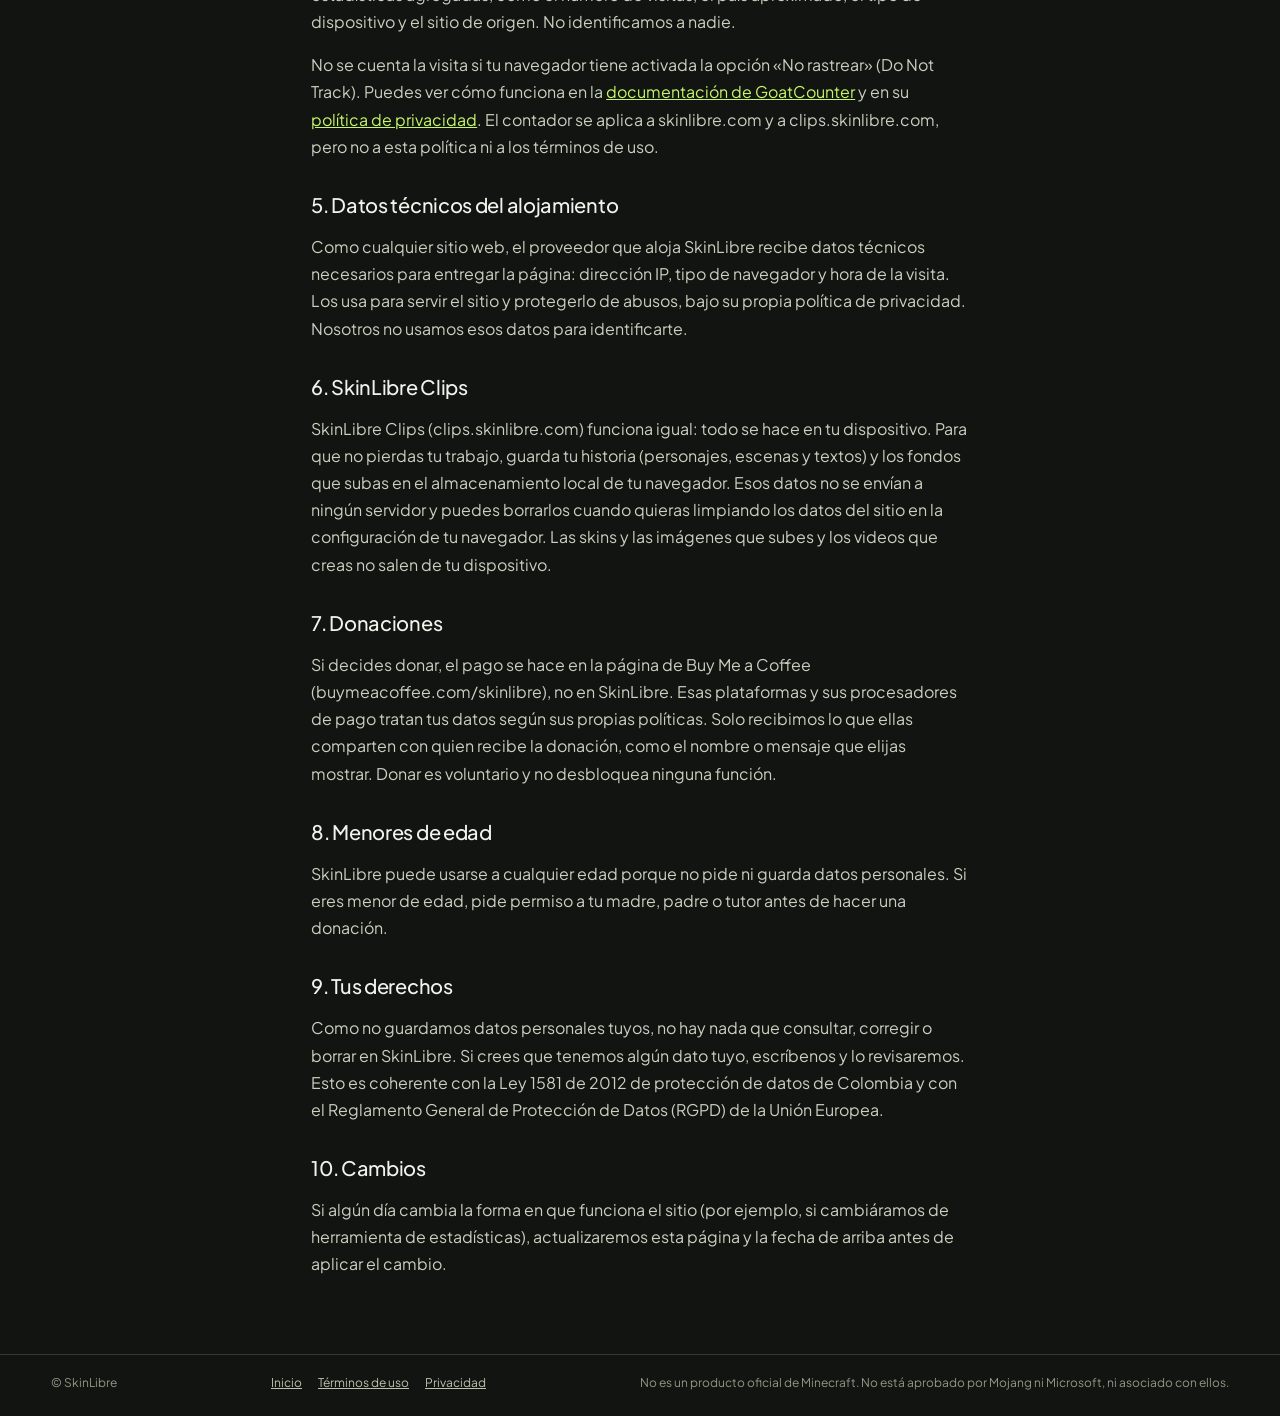
==== commit 5ad4e715: "Publicación" ====
--- a/privacidad.html
+++ b/privacidad.html
@@ -21,7 +21,7 @@
 <ul><li>No hay registro, cuentas, correos ni contraseñas.</li><li>No usamos cookies.</li><li>No usamos publicidad ni rastreo entre sitios web, y no creamos perfiles de personas.</li><li>Con una sola excepción, el contador anónimo de visitas de la sección 4, no cargamos recursos de terceros: ni fuentes, ni scripts, ni imágenes.</li></ul>
 
 <h2>4. Contador de visitas anónimo</h2>
-<p>Para saber si SkinLibre le sirve a la gente (por ejemplo, cuántas personas la visitan o desde qué red social llegan), usamos <a href="https://www.goatcounter.com" rel="noopener">GoatCounter</a>, un contador de visitas de código abierto pensado para la privacidad. Al abrir la página principal, tu navegador le pide a GoatCounter una imagen de 1 píxel y con esa petición le llegan: la dirección de la página, el sitio o enlace desde el que llegaste, el título de la página y el tamaño de tu pantalla. También se cuenta cuando ocurre una acción principal (por ejemplo «skin creada», «skin descargada» o «video exportado»), solo con el nombre de la acción: nunca tu foto, tu skin, tu historia ni lo que escribes.</p>
+<p>Para saber si SkinLibre le sirve a la gente (por ejemplo, cuántas personas la visitan o desde qué red social llegan), usamos <a href="https://www.goatcounter.com" rel="noopener">GoatCounter</a>, un contador de visitas de código abierto pensado para la privacidad. Al abrir la página principal, tu navegador le pide a GoatCounter una imagen de 1 píxel y con esa petición le llegan: la dirección de la página, el sitio o enlace desde el que llegaste, el título de la página y el tamaño de tu pantalla. También se cuenta cuando ocurre una acción principal (por ejemplo «skin creada», «skin descargada» o «video exportado») y las respuestas que das con un toque en la página (por ejemplo «chica», «4 estrellas» o «el pelo» cuando dices qué falló), solo con el nombre de la acción: nunca tu foto, tu skin, tu historia ni lo que escribes.</p>
 <p>GoatCounter <strong>no usa cookies ni almacenamiento local</strong> y, según su documentación, no guarda tu dirección IP ni tu navegador: solo los usa en memoria para no contarte dos veces como visitante y después los descarta. Con esos datos vemos únicamente estadísticas agregadas, como el número de visitas, el país aproximado, el tipo de dispositivo y el sitio de origen. No identificamos a nadie.</p>
 <p>No se cuenta la visita si tu navegador tiene activada la opción «No rastrear» (Do Not Track). Puedes ver cómo funciona en la <a href="https://www.goatcounter.com/help/sessions" rel="noopener">documentación de GoatCounter</a> y en su <a href="https://www.goatcounter.com/privacy" rel="noopener">política de privacidad</a>. El contador se aplica a skinlibre.com y a clips.skinlibre.com, pero no a esta política ni a los términos de uso.</p>
 
--- a/style.css
+++ b/style.css
@@ -172,3 +172,52 @@
 #photo-wrap.scanning label,#photo-wrap.scanning .crop-advice{opacity:.35;pointer-events:none;transition:opacity .3s}
 @keyframes scan{to{top:100%}}
 @media(prefers-reduced-motion:reduce){#photo-wrap.scanning .photo-box::after{animation:none;top:0;height:4px}}
+
+/* Floating download bar shown after creating a skin, hidden while the real download area is on screen. */
+.dl-bar{position:fixed;left:50%;bottom:max(14px,env(safe-area-inset-bottom));transform:translateX(-50%);z-index:50;display:flex;gap:8px;align-items:center;width:min(560px,calc(100% - 24px));padding:8px;background:rgba(17,20,16,.96);border:1px solid #3f5230;border-radius:14px;box-shadow:0 12px 36px rgba(0,0,0,.5);animation:dlIn .35s var(--ease,ease) both}
+.dl-bar-btn{flex:1;display:inline-flex;align-items:center;justify-content:center;gap:8px;padding:14px;background:var(--lime);color:#141a10;border:0;border-radius:10px;font-family:var(--pixel);font-size:16px;cursor:pointer}
+.dl-bar-help{padding:14px 12px;background:transparent;color:var(--ink);border:1px solid var(--line);border-radius:10px;font-size:13px;cursor:pointer;white-space:nowrap}
+@keyframes dlIn{from{opacity:0;transform:translate(-50%,20px)}to{opacity:1;transform:translate(-50%,0)}}
+.use-guide{margin-top:14px;background:#223018;border:1px solid #3f5230;border-radius:8px;padding:12px 14px;color:var(--ink);font-size:13px;line-height:1.55;grid-column:1/-1}.use-guide ol{margin:8px 0;padding-left:18px}.use-guide li{margin:6px 0}.use-guide p{margin:6px 0 0}
+
+/* "¿Chico o chica?" card: shown right after the photo loads, before the skin is created (the body type decides model,
+   hairstyle and clothes, so it is asked up front instead of hiding in "Hazla tuya"). */
+.who{margin-top:16px;padding:16px;border:2px solid var(--lime);border-radius:14px;background:#1d2617;animation:whoIn .45s var(--ease) both}
+@keyframes whoIn{from{opacity:0;transform:translateY(10px)}to{opacity:1;transform:none}}
+.who-q{margin:0 0 10px;font-weight:700;font-size:17px;color:var(--ink)}
+.who-q.small{font-size:13px;font-weight:600;margin:16px 0 8px;color:#c3cbbb}.who-q.small span{font-weight:400;color:var(--muted)}
+.who-opts{display:grid;grid-template-columns:1fr 1fr;gap:10px}
+.who-opts button{display:flex;flex-direction:column;align-items:center;gap:3px;padding:14px 8px;min-height:118px;background:#151a12;border:2px solid var(--line);border-radius:12px;color:var(--ink);font-size:18px;font-weight:700;cursor:pointer;transition:border-color .2s,background .2s,color .2s,transform .15s var(--ease)}
+.who-opts button small{font-size:11px;color:var(--muted);font-weight:500;text-align:center}
+.who-opts button:hover{border-color:#7f9a4d}
+.who-opts button.selected{border-color:var(--lime);background:#29331f;color:var(--lime)}
+.who.ask .who-opts button{animation:whoPulse 1.8s ease-in-out infinite}
+@keyframes whoPulse{50%{border-color:#7f9a4d;box-shadow:0 0 0 4px rgba(198,246,106,.12)}}
+/* Tiny pixel figure: wide (Steve) or slim (Alex) arms, short or long hair. */
+.who-fig{position:relative;width:36px;height:52px;margin-bottom:6px;background:linear-gradient(to right,transparent 10px,#35425e 10px,#35425e 26px,transparent 26px) bottom/100% 14px no-repeat}
+.who-fig::before{content:'';position:absolute;left:10px;top:0;width:16px;height:16px;background:#d9a888;box-shadow:inset 0 5px 0 #4a3020}
+.who-fig.female::before{box-shadow:inset 0 5px 0 #4a3020,-3px 6px 0 #4a3020,3px 6px 0 #4a3020}
+.who-fig::after{content:'';position:absolute;left:10px;top:17px;width:16px;height:21px;background:#4c8fd8;box-shadow:-8px 0 0 #3f7cc0,8px 0 0 #3f7cc0}
+.who-fig.female::after{background:#d65f8c;box-shadow:-5px 0 0 #c24f7b,5px 0 0 #c24f7b}
+.hair-quick{display:flex;flex-wrap:wrap;gap:6px}
+.hair-quick button{min-height:40px;padding:8px 12px;border:1px solid var(--line);border-radius:999px;background:transparent;color:var(--ink);font-size:13px;cursor:pointer}
+.hair-quick button.selected{border-color:var(--lime);color:var(--lime);background:#29331f}
+@media(prefers-reduced-motion:reduce){.who,.who.ask .who-opts button{animation:none}}
+/* Rating after download: stars and, for 1-3 stars, one-tap reasons (counted as anonymous events, no text is collected). */
+.rate{grid-column:1/-1;margin-top:14px;padding:14px;border:1px solid #3f5230;border-radius:10px;background:#1d2617;color:var(--ink);font-size:14px}
+.stars{display:flex;gap:4px;margin:8px 0 2px}
+.stars button{width:46px;height:46px;font-size:30px;line-height:1;background:transparent;border:0;color:#4a5640;cursor:pointer;transition:color .15s,transform .15s var(--ease)}
+.stars button.on{color:#ffd84a}.stars button:hover{transform:scale(1.12)}
+.rate-why p{margin:10px 0 8px;color:#c3cbbb;font-size:13px}
+.rate-thanks{margin:8px 0 0;color:var(--lime)!important;font-size:13px!important}
+
+/* "Otro look": one small pill in the live view header, shown once a skin exists. */
+.other-look{display:inline-flex;align-items:center;gap:6px;padding:6px 12px;min-height:34px;border:1px solid #4d5d3c;border-radius:999px;background:#1d2617;color:var(--lime);font:600 12px var(--text);cursor:pointer}.other-look:hover{border-color:var(--lime)}.other-look .ic{width:14px;height:14px}
+.other-look{white-space:nowrap;justify-content:center}
+@media(max-width:650px){.view-buttons{flex-wrap:wrap}.other-look{flex-basis:100%;min-height:40px;font-size:13px}}
+
+/* Halloween season: background, costume button. */
+.bg-halloween #viewer{background:radial-gradient(circle at 72% 22%,#ffd27a 0 34px,rgba(255,170,60,.35) 36px,transparent 70px),radial-gradient(ellipse 30px 20px at 18% 92%,#e8781c 60%,transparent 62%),radial-gradient(ellipse 24px 16px at 84% 94%,#d9691a 60%,transparent 62%),linear-gradient(#1e1428,#1e1428) bottom/100% 40px no-repeat,linear-gradient(#2a1840,#5a2a5c 60%,#8a3a3a)}
+.bg-buttons [data-bg=halloween]{background:linear-gradient(135deg,#ff8a1f 45%,#4a2470 55%)}
+.halloween.on{border-color:#ff8a1f;color:#ffb35c;background:#2a1a10}
+@media(max-width:650px){.other-look{flex:1 1 40%}}
